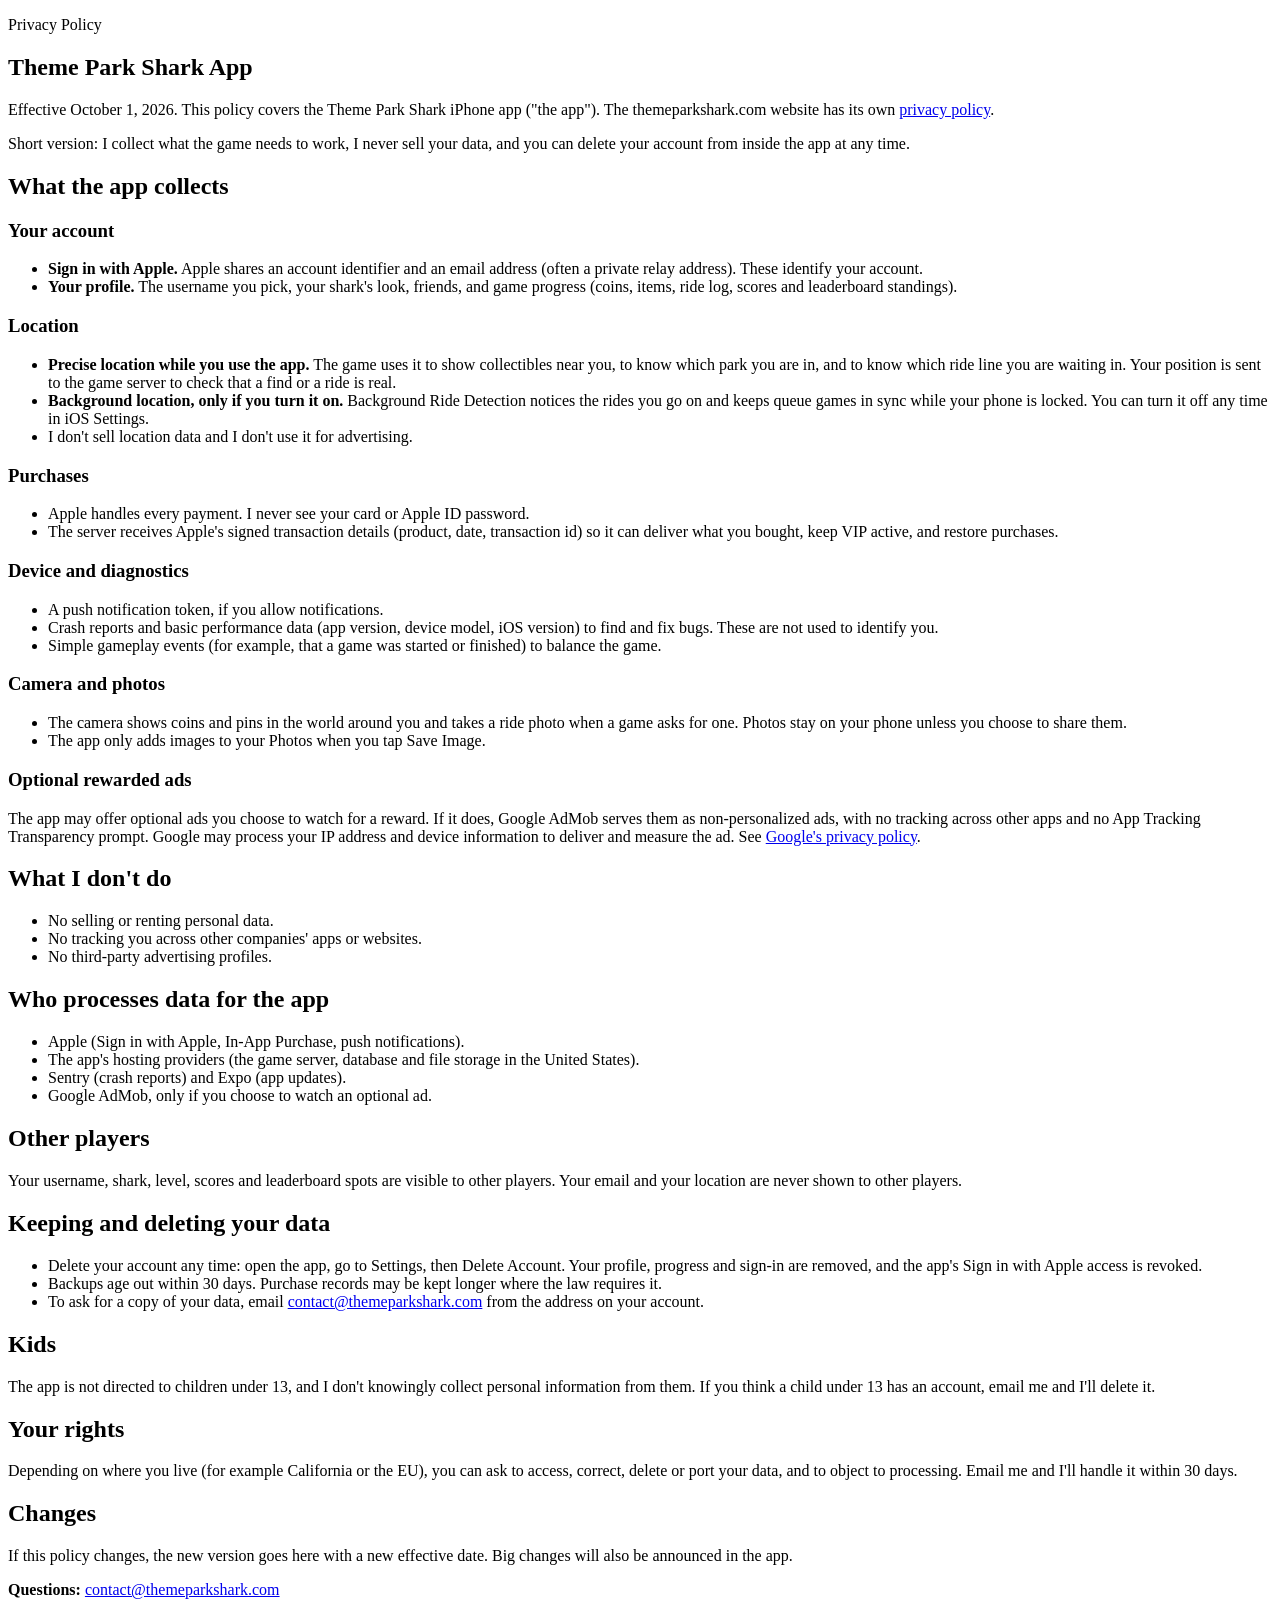
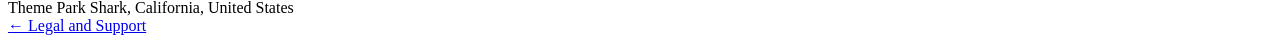
==== privacy-policy/index.html @ dca6b0fe "Theme Park Shark app privacy policy and support pages Co-Authored-By: Claude Opus 5.5 <noreply@anthr" ====
<!doctype html>
<html lang="en">
  <head>
    <meta charset="UTF-8" />
    <meta name="viewport" content="width=device-width, initial-scale=1.0" />
    <title>Privacy Policy: Theme Park Shark App</title>
    <meta name="description" content="What the Theme Park Shark app collects, why, and how to delete it." />
    <link rel="stylesheet" href="/tps-app-legal/style.css" />
  </head>
  <body>
    <main>
      <section class="card">
        <p class="eyebrow">Privacy Policy</p>
        <h1>Theme Park Shark App</h1>
        <p>Effective October 1, 2026. This policy covers the Theme Park Shark iPhone app ("the app"). The themeparkshark.com website has its own <a href="https://themeparkshark.com/privacy-policy/">privacy policy</a>.</p>
        <p>Short version: I collect what the game needs to work, I never sell your data, and you can delete your account from inside the app at any time.</p>

        <h2>What the app collects</h2>
        <h3>Your account</h3>
        <ul>
          <li><strong>Sign in with Apple.</strong> Apple shares an account identifier and an email address (often a private relay address). These identify your account.</li>
          <li><strong>Your profile.</strong> The username you pick, your shark's look, friends, and game progress (coins, items, ride log, scores and leaderboard standings).</li>
        </ul>
        <h3>Location</h3>
        <ul>
          <li><strong>Precise location while you use the app.</strong> The game uses it to show collectibles near you, to know which park you are in, and to know which ride line you are waiting in. Your position is sent to the game server to check that a find or a ride is real.</li>
          <li><strong>Background location, only if you turn it on.</strong> Background Ride Detection notices the rides you go on and keeps queue games in sync while your phone is locked. You can turn it off any time in iOS Settings.</li>
          <li>I don't sell location data and I don't use it for advertising.</li>
        </ul>
        <h3>Purchases</h3>
        <ul>
          <li>Apple handles every payment. I never see your card or Apple ID password.</li>
          <li>The server receives Apple's signed transaction details (product, date, transaction id) so it can deliver what you bought, keep VIP active, and restore purchases.</li>
        </ul>
        <h3>Device and diagnostics</h3>
        <ul>
          <li>A push notification token, if you allow notifications.</li>
          <li>Crash reports and basic performance data (app version, device model, iOS version) to find and fix bugs. These are not used to identify you.</li>
          <li>Simple gameplay events (for example, that a game was started or finished) to balance the game.</li>
        </ul>
        <h3>Camera and photos</h3>
        <ul>
          <li>The camera shows coins and pins in the world around you and takes a ride photo when a game asks for one. Photos stay on your phone unless you choose to share them.</li>
          <li>The app only adds images to your Photos when you tap Save Image.</li>
        </ul>
        <h3>Optional rewarded ads</h3>
        <p>The app may offer optional ads you choose to watch for a reward. If it does, Google AdMob serves them as non-personalized ads, with no tracking across other apps and no App Tracking Transparency prompt. Google may process your IP address and device information to deliver and measure the ad. See <a href="https://policies.google.com/privacy">Google's privacy policy</a>.</p>

        <h2>What I don't do</h2>
        <ul>
          <li>No selling or renting personal data.</li>
          <li>No tracking you across other companies' apps or websites.</li>
          <li>No third-party advertising profiles.</li>
        </ul>

        <h2>Who processes data for the app</h2>
        <ul>
          <li>Apple (Sign in with Apple, In-App Purchase, push notifications).</li>
          <li>The app's hosting providers (the game server, database and file storage in the United States).</li>
          <li>Sentry (crash reports) and Expo (app updates).</li>
          <li>Google AdMob, only if you choose to watch an optional ad.</li>
        </ul>

        <h2>Other players</h2>
        <p>Your username, shark, level, scores and leaderboard spots are visible to other players. Your email and your location are never shown to other players.</p>

        <h2>Keeping and deleting your data</h2>
        <ul>
          <li>Delete your account any time: open the app, go to Settings, then Delete Account. Your profile, progress and sign-in are removed, and the app's Sign in with Apple access is revoked.</li>
          <li>Backups age out within 30 days. Purchase records may be kept longer where the law requires it.</li>
          <li>To ask for a copy of your data, email <a href="mailto:contact@themeparkshark.com">contact@themeparkshark.com</a> from the address on your account.</li>
        </ul>

        <h2>Kids</h2>
        <p>The app is not directed to children under 13, and I don't knowingly collect personal information from them. If you think a child under 13 has an account, email me and I'll delete it.</p>

        <h2>Your rights</h2>
        <p>Depending on where you live (for example California or the EU), you can ask to access, correct, delete or port your data, and to object to processing. Email me and I'll handle it within 30 days.</p>

        <h2>Changes</h2>
        <p>If this policy changes, the new version goes here with a new effective date. Big changes will also be announced in the app.</p>

        <div class="contact"><strong>Questions:</strong> <a href="mailto:contact@themeparkshark.com">contact@themeparkshark.com</a><br />Theme Park Shark, California, United States</div>
        <a class="back" href="/tps-app-legal/">&larr; Legal and Support</a>
      </section>
    </main>
  </body>
</html>
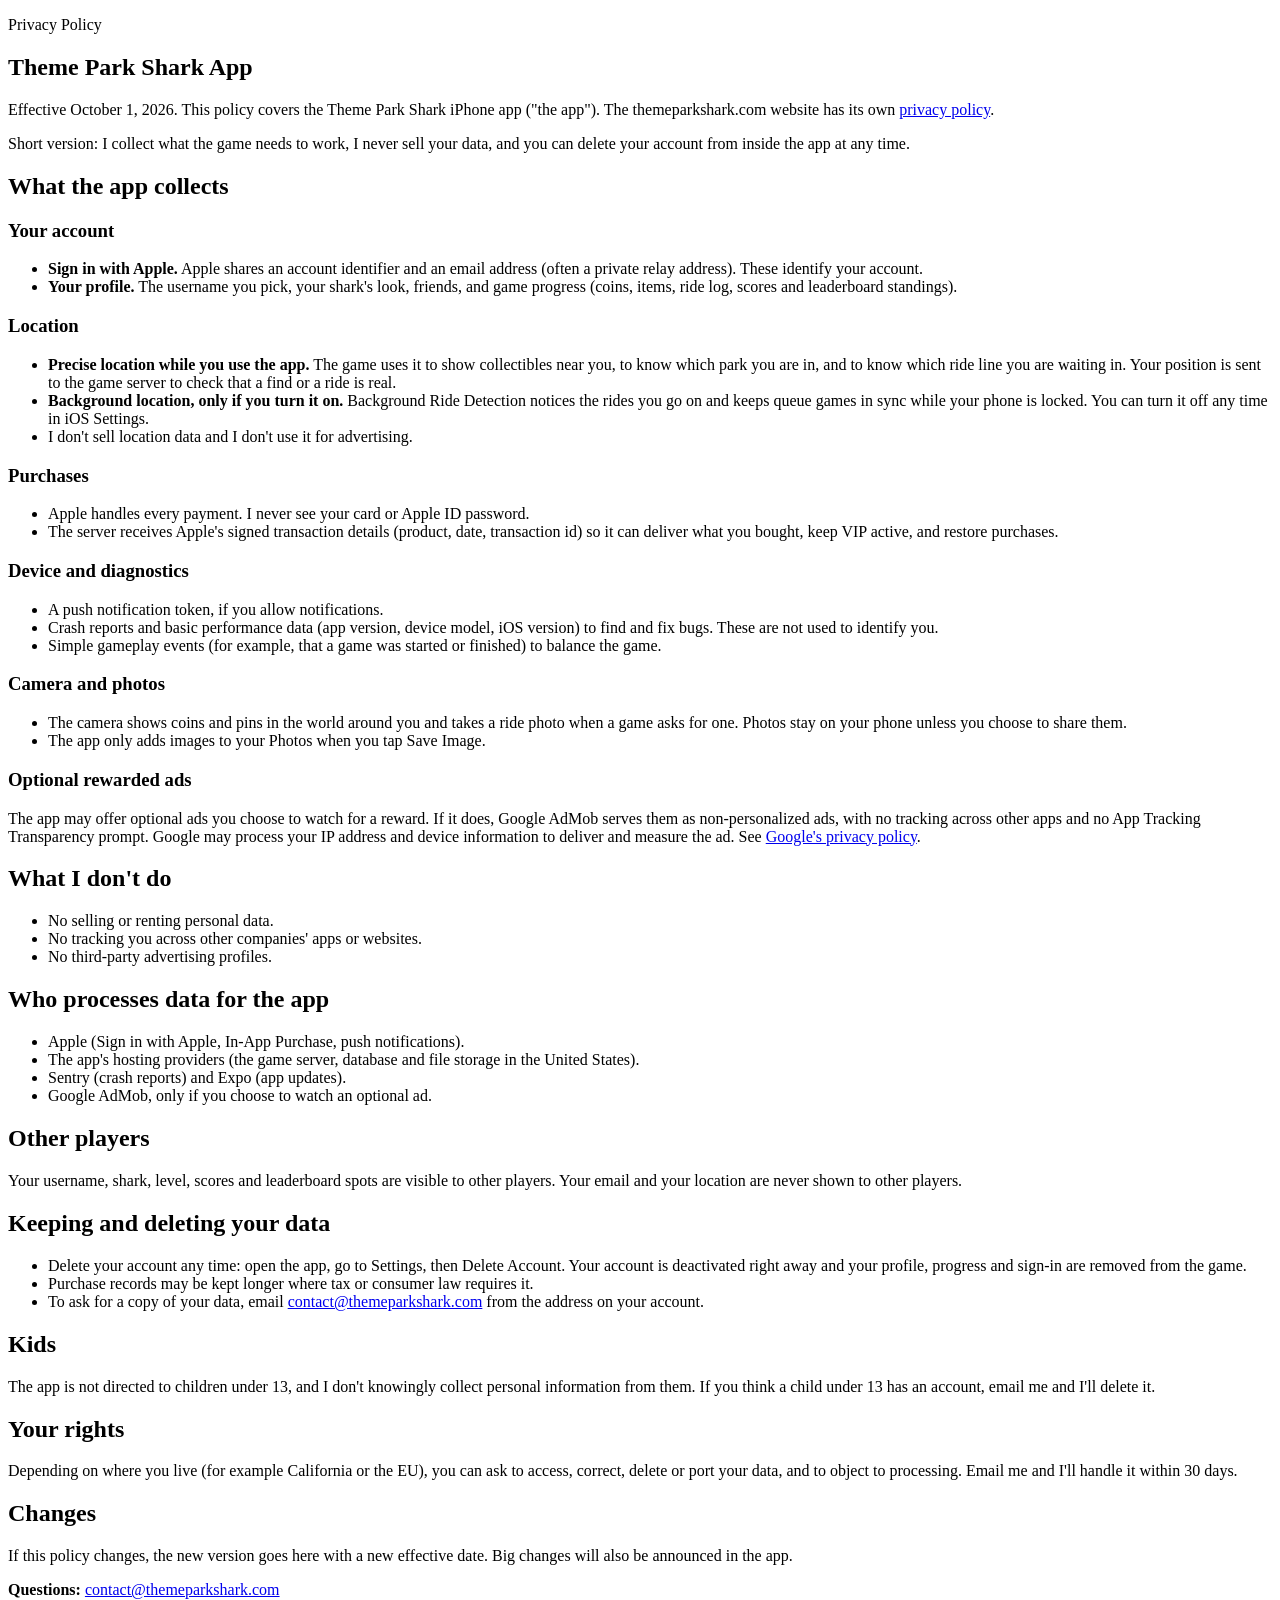
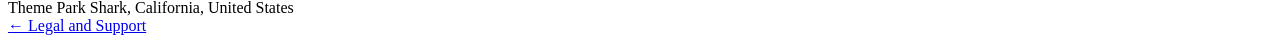
==== commit 8d04e994: "Deletion copy matches what the app does today Co-Authored-By: Claude Opus 5.5 <noreply@anthropic.com" ====
--- a/privacy-policy/index.html
+++ b/privacy-policy/index.html
@@ -66,8 +66,8 @@
 
         <h2>Keeping and deleting your data</h2>
         <ul>
-          <li>Delete your account any time: open the app, go to Settings, then Delete Account. Your profile, progress and sign-in are removed, and the app's Sign in with Apple access is revoked.</li>
-          <li>Backups age out within 30 days. Purchase records may be kept longer where the law requires it.</li>
+          <li>Delete your account any time: open the app, go to Settings, then Delete Account. Your account is deactivated right away and your profile, progress and sign-in are removed from the game.</li>
+          <li>Purchase records may be kept longer where tax or consumer law requires it.</li>
           <li>To ask for a copy of your data, email <a href="mailto:contact@themeparkshark.com">contact@themeparkshark.com</a> from the address on your account.</li>
         </ul>
 
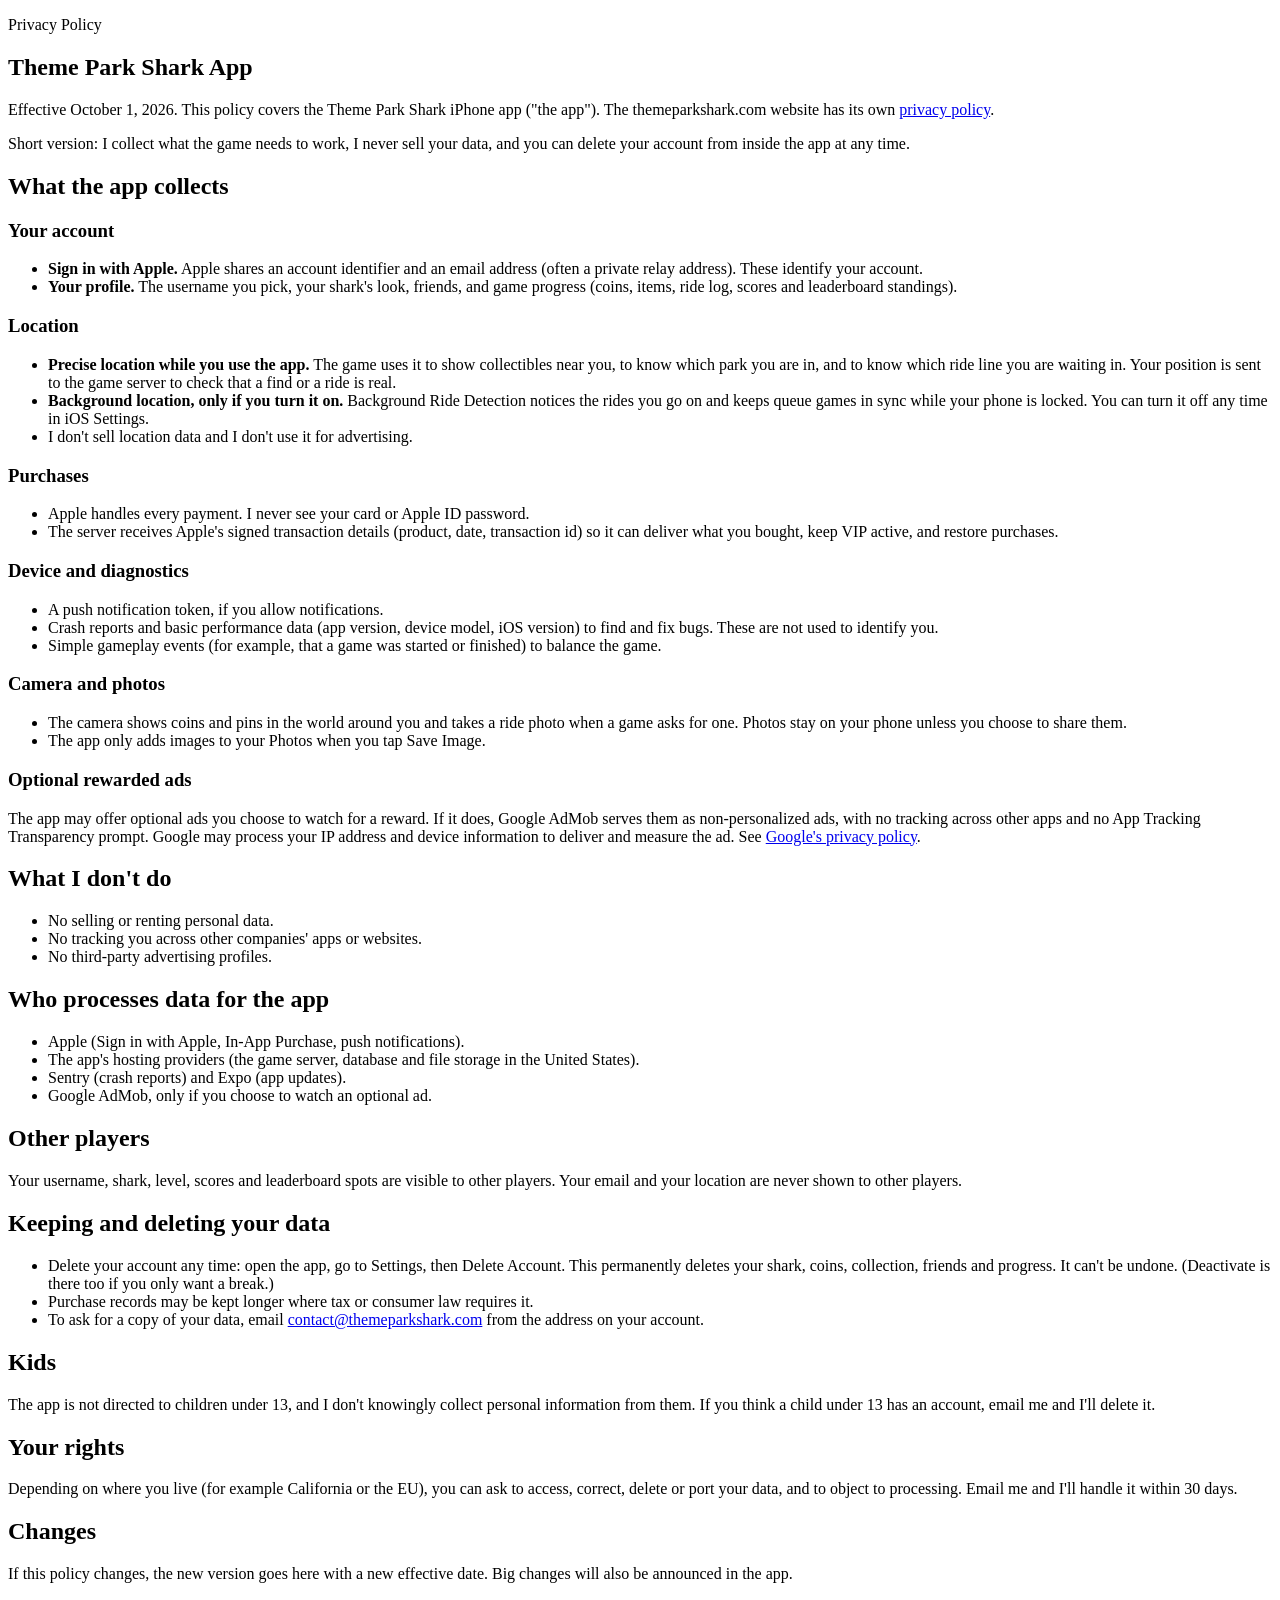
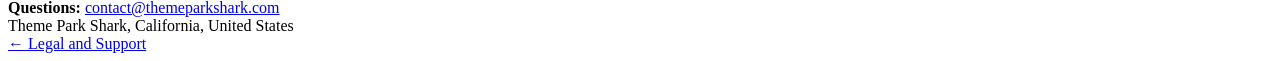
==== commit 02761836: "Deletion copy: permanent, as in the app Co-Authored-By: Claude Opus 5.5 <noreply@anthropic.com>" ====
--- a/privacy-policy/index.html
+++ b/privacy-policy/index.html
@@ -66,7 +66,7 @@
 
         <h2>Keeping and deleting your data</h2>
         <ul>
-          <li>Delete your account any time: open the app, go to Settings, then Delete Account. Your account is deactivated right away and your profile, progress and sign-in are removed from the game.</li>
+          <li>Delete your account any time: open the app, go to Settings, then Delete Account. This permanently deletes your shark, coins, collection, friends and progress. It can't be undone. (Deactivate is there too if you only want a break.)</li>
           <li>Purchase records may be kept longer where tax or consumer law requires it.</li>
           <li>To ask for a copy of your data, email <a href="mailto:contact@themeparkshark.com">contact@themeparkshark.com</a> from the address on your account.</li>
         </ul>
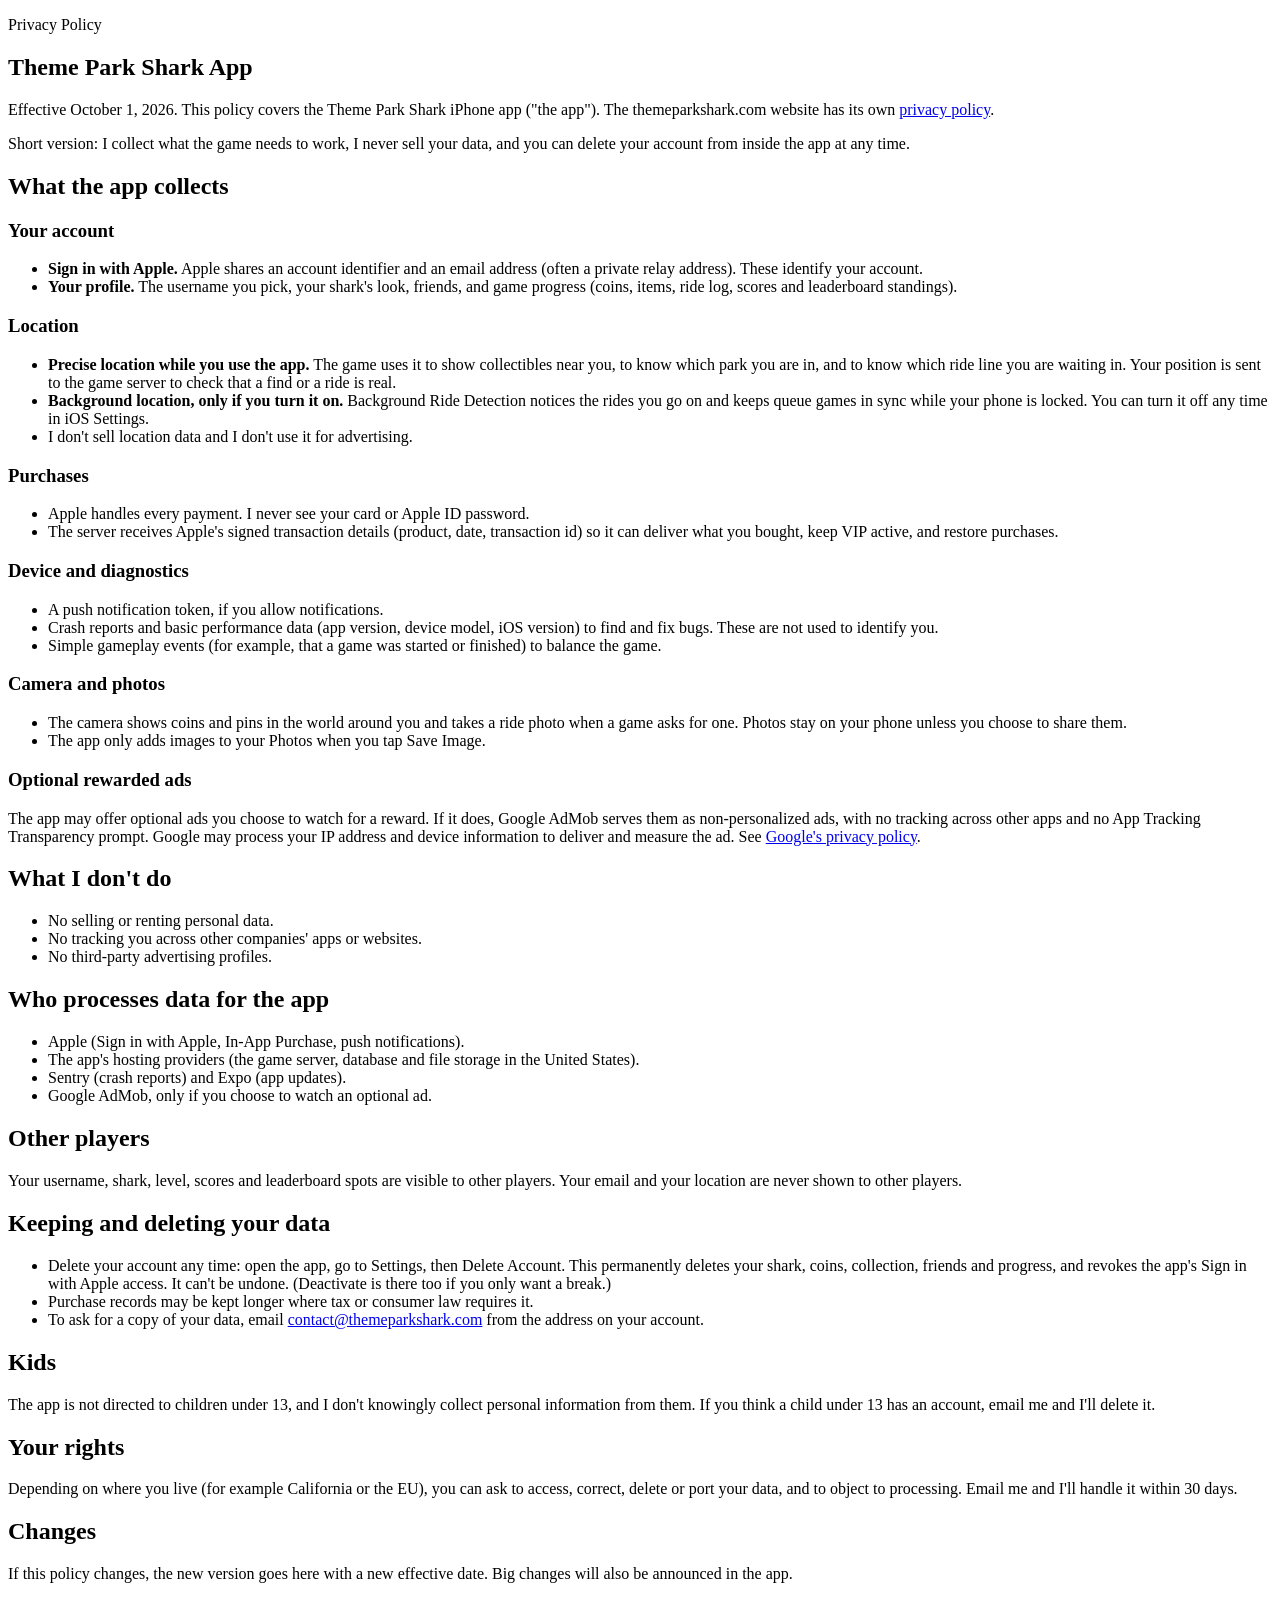
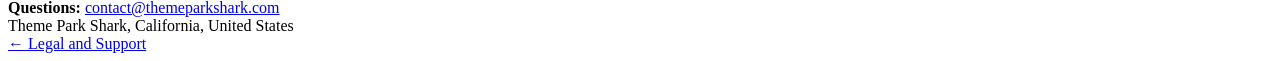
==== commit 84ac28da: "Account deletion revokes Sign in with Apple Co-Authored-By: Claude Opus 5.5 <noreply@anthropic.com>" ====
--- a/privacy-policy/index.html
+++ b/privacy-policy/index.html
@@ -66,7 +66,7 @@
 
         <h2>Keeping and deleting your data</h2>
         <ul>
-          <li>Delete your account any time: open the app, go to Settings, then Delete Account. This permanently deletes your shark, coins, collection, friends and progress. It can't be undone. (Deactivate is there too if you only want a break.)</li>
+          <li>Delete your account any time: open the app, go to Settings, then Delete Account. This permanently deletes your shark, coins, collection, friends and progress, and revokes the app's Sign in with Apple access. It can't be undone. (Deactivate is there too if you only want a break.)</li>
           <li>Purchase records may be kept longer where tax or consumer law requires it.</li>
           <li>To ask for a copy of your data, email <a href="mailto:contact@themeparkshark.com">contact@themeparkshark.com</a> from the address on your account.</li>
         </ul>
